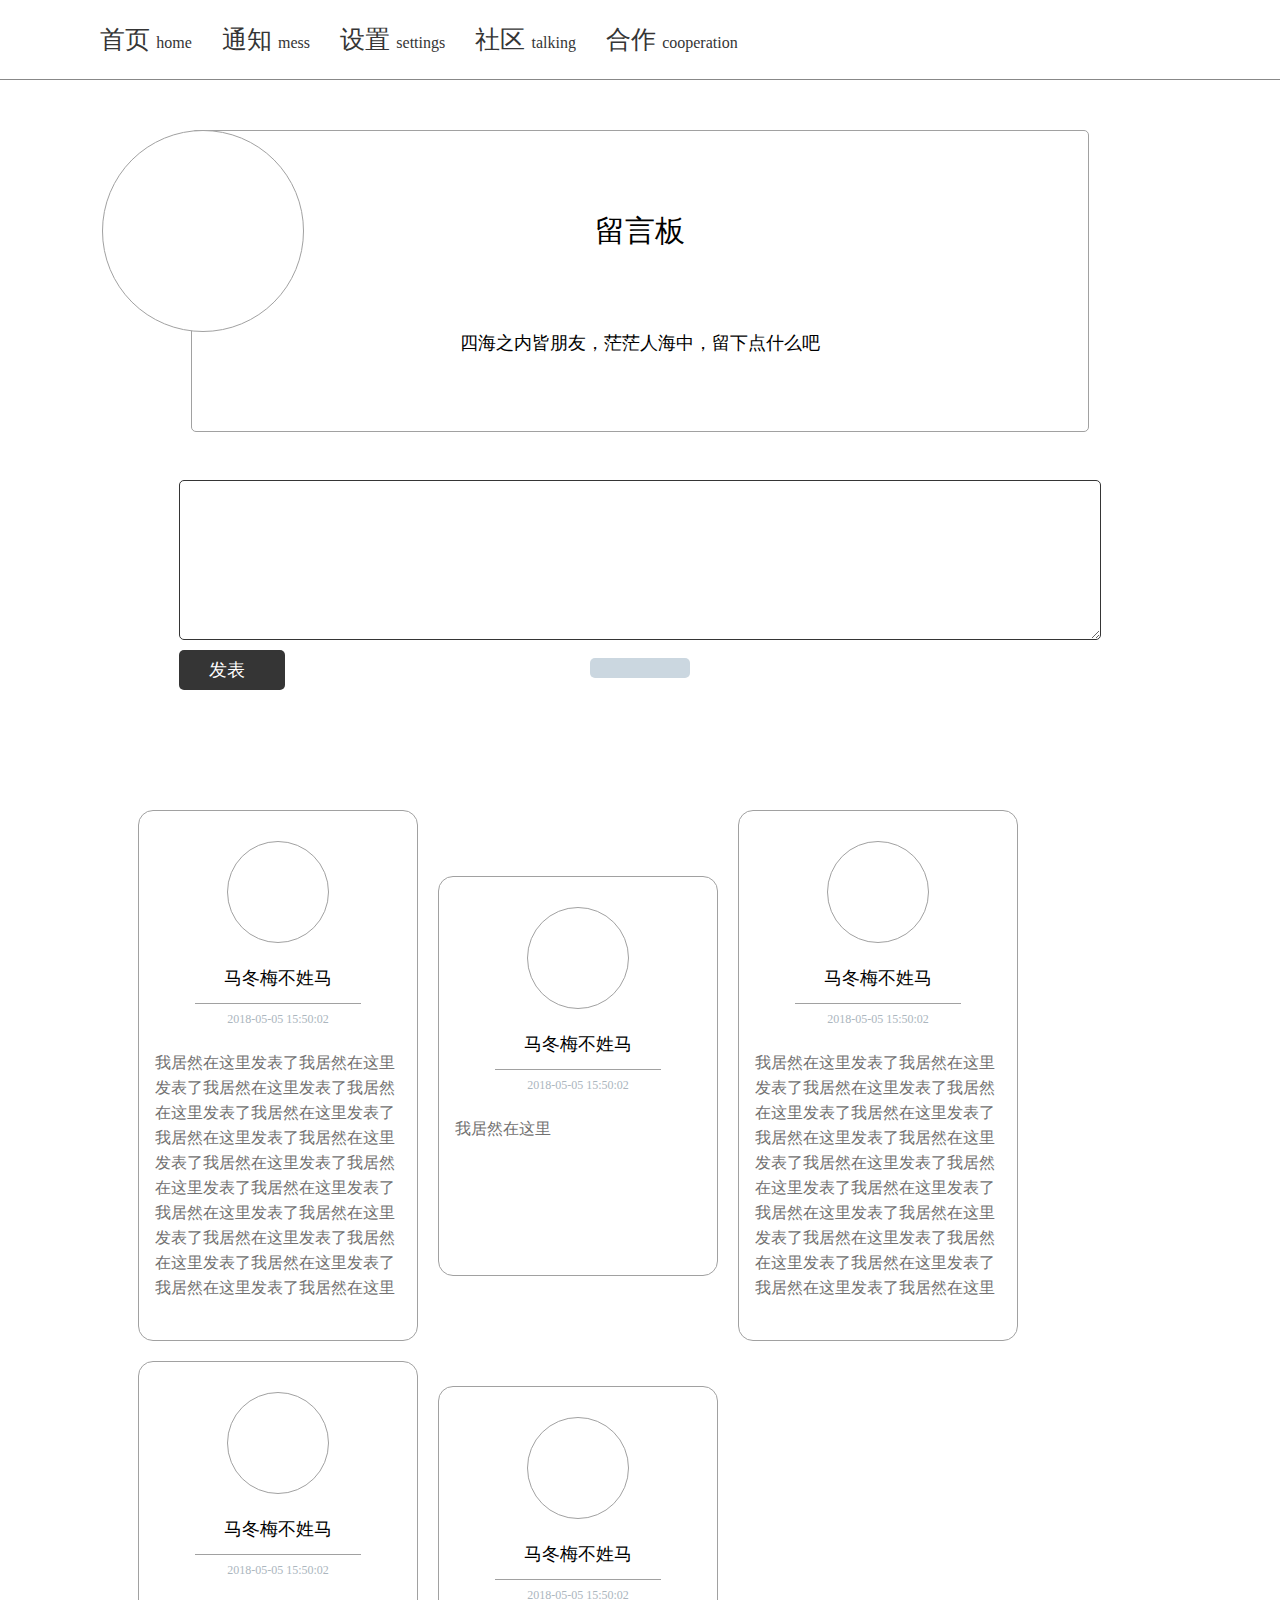
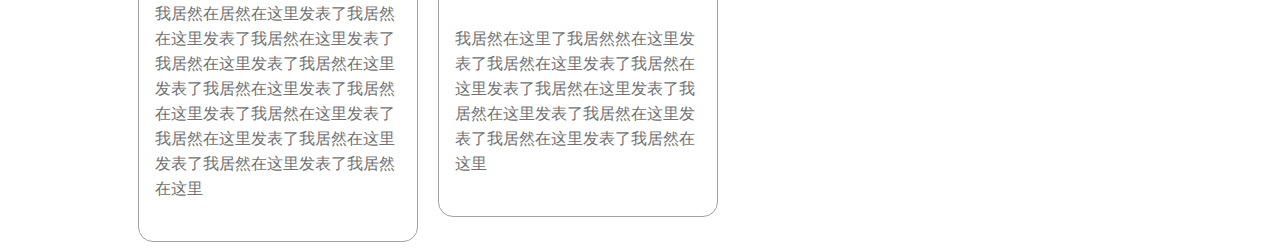
==== index.html @ 1bcbde49 "Add files via upload" ====
<!DOCTYPE html>
<html>

<head>
    <meta charset="utf-8" />
    <meta http-equiv="X-UA-Compatible" content="IE=edge">
    <title>留言墙</title>
    <meta name="viewport" content="width=device-width, initial-scale=1">
    <link rel="stylesheet" type="text/css" media="screen" href="css/main.css" />
    <link rel="stylesheet" href="css/iconfont.css">
    <script src="js/jquery-3.3.1.min.js"></script>
</head>

<body>
    <div class="top">

        <div class="nav">
            <ul class="nav-ul">
                <li>
                    <a href="index.html">首页
                        <small>home</small>
                    </a>
                </li>
                <li>
                    <a href="index.html">通知
                        <small>mess</small>
                    </a>
                </li>
                <li>
                    <a href="index.html">设置
                        <small>settings</small>
                    </a>
                </li>
                <li>
                    <a href="index.html">社区
                        <small>talking</small>
                    </a>
                </li>
                <li>
                    <a href="index.html">合作
                        <small>cooperation</small>
                    </a>
                </li>

            </ul>
        </div>
    </div>

    <div class="title-wrapper">
        <div class="title-icon">
            <div class="user-icon"></div>
            <ul class="items-ul">
                <li>
                    <a href="user.html" class="exit">个人资料</a>
                </li>
                <li>
                    <a href="#" class="exit">界面设置</a>
                </li>
                <li>
                    <a href="#" class="exit">退出登录</a>
                </li>
            </ul>
        </div>

        <div class="set-idear">
            <h2>留言板</h2>
            <p>四海之内皆朋友，茫茫人海中，留下点什么吧</p>
        </div>
    </div>

    <div class="show-div">
        <div class="text-eara-div">
            <textarea class="text-eara" maxlength="150"></textarea>
            <span class="submit">发表
                <i class="iconfont success icon-success"></i>
            </span>
            <span class="hid  iconfont less icon-less"></span>
        </div>

        <div class="user-list">

            <div class="list-talk">
                <div class="talk-text-top">
                    <div class="list-icon"></div>
                    <span class="username-list">马冬梅不姓马</span>
                </div>
                <div class="talk-text-time">
                    <span class="time">2018-05-05 15:50:02</span>
                </div>
                <div class="talk-text-inner">我居然在这里发表了我居然在这里发表了我居然在这里发表了我居然在这里发表了我居然在这里发表了我居然在这里发表了我居然在这里发表了我居然在这里发表了我居然在这里发表了我居然在这里发表了我居然在这里发表了我居然在这里发表了我居然在这里发表了我居然在这里发表了我居然在这里发表了我居然在这里发表了我居然在这里</div>
            </div>
            <div class="list-talk">
                <div class="talk-text-top">
                    <div class="list-icon"></div>
                    <span class="username-list">马冬梅不姓马</span>
                </div>
                <div class="talk-text-time">
                    <span class="time">2018-05-05 15:50:02</span>
                </div>
                <div class="talk-text-inner">我居然在这里</div>
            </div>
            <div class="list-talk">
                <div class="talk-text-top">
                    <div class="list-icon"></div>
                    <span class="username-list">马冬梅不姓马</span>
                </div>
                <div class="talk-text-time">
                    <span class="time">2018-05-05 15:50:02</span>
                </div>
                <div class="talk-text-inner">我居然在这里发表了我居然在这里发表了我居然在这里发表了我居然在这里发表了我居然在这里发表了我居然在这里发表了我居然在这里发表了我居然在这里发表了我居然在这里发表了我居然在这里发表了我居然在这里发表了我居然在这里发表了我居然在这里发表了我居然在这里发表了我居然在这里发表了我居然在这里发表了我居然在这里</div>
            </div>
            <div class="list-talk">
                <div class="talk-text-top">
                    <div class="list-icon"></div>
                    <span class="username-list">马冬梅不姓马</span>
                </div>
                <div class="talk-text-time">
                    <span class="time">2018-05-05 15:50:02</span>
                </div>
                <div class="talk-text-inner">我居然在居然在这里发表了我居然在这里发表了我居然在这里发表了我居然在这里发表了我居然在这里发表了我居然在这里发表了我居然在这里发表了我居然在这里发表了我居然在这里发表了我居然在这里发表了我居然在这里发表了我居然在这里</div>
            </div>
            <div class="list-talk">
                <div class="talk-text-top">
                    <div class="list-icon"></div>
                    <span class="username-list">马冬梅不姓马</span>
                </div>
                <div class="talk-text-time">
                    <span class="time">2018-05-05 15:50:02</span>
                </div>
                <div class="talk-text-inner">我居然在这里了我居然然在这里发表了我居然在这里发表了我居然在这里发表了我居然在这里发表了我居然在这里发表了我居然在这里发表了我居然在这里发表了我居然在这里</div>
            </div>
        </div>
    </div>
    <script src="js/main.js"></script>
</body>

</html>
---- css/main.css ----
*{
    margin:0;
    padding: 0;
    font-size: 0;
    list-style: none;
    text-decoration: none;
}
i{
    margin-left:10px; 
    transition: all .25s ease-in-out;
}

.nav{
    width: 100%;
    height: 80px;
    background: #fff;
    border-bottom: 1px solid #888;
    box-sizing: border-box;
}
.nav-ul li a, small{
    font-size: 25px;
    color: #353535;
    font-weight: 100;
}
small{
    font-size: 16px;
}
.nav-ul{
    line-height: 80px; 
    margin-left: 100px;
}
.nav-ul li{
    display: inline;
    margin-right: 30px;
    display: inline-block;
}
.nav-ul li:hover a{
    border-bottom: 5px solid #353535;
}
.top-banner{
    position: relative;
    width: 100%;
    height: 600px;
    background-image: url(../images/bg.jpg);
    background-size:cover;
}
.top-bannerover{
    position: absolute;
    width:100%;
    height: 100%;
    background: rgb(19, 24, 88);
    opacity: .6;
}
.icon-div{
    position: absolute;
    width: 600px;
    height: 230px;
    margin: auto;
    top: 0;
    bottom: 0;
    left: 0;
    right: 0;
    z-index: 9999;
    cursor: pointer;
}
.img-icon{
    width: 180px;
    height:180px;
    background-image: url(../images/icon.jpg);
    background-size: cover;
    border: 2px solid rgb(255, 238, 238);
    border-radius: 50%;
    margin: auto;
}
.infor-div{
    position: absolute;
    margin:auto;
    left: 0;
    right: 0;
    bottom: 0;
    width: 300px;
    height:30px;
    text-align: center;


}
.infor-div span, .infor-div h2{
    font-size: 16px;
    font-weight: 100;
    color: #fff;
}
.infor-div h2{
    font-size: 28px;
    font-weight: 300;
    line-height: 50px;
}
.infor-div h2:nth-of-type(1){
    color: rgb(220, 238, 255);
}
.infor-div span:nth-of-type(1){
    margin-right: 25px;
}

.wrapper{
    width: 100%;
    height: 300px;
}

.personal{
    width: 95%;
    height: 100%;
    margin: 50px auto;
    border: 1px solid #a1a1a1;
    border-radius: 5px;
}
.person-nav{
    width: 98%;
    height: 50px;
    margin: auto;
    border-radius: 5px 5px 0 0;
    border-bottom: 1px solid #a1a1a1;
}
.user-name{
    font-size: 18px;
    line-height: 50px;
    margin-left: 1.5em;
}

.person-text{
    width: 100%;
    box-sizing: border-box;
    padding: 50px;
    white-space: wrap;
}

.person-text label{
    display: inline-block;
    width: 100px;
    height: 30px;
    line-height: 30px;
    background: #353535;
    color: #fff !important;
    text-align: center;
}
.person-text span{
    display: inline-block;
    width: 23%;
}
.person-text label, .person-text span{
    font-size: 18px;
    color:#353535;  
    margin: 0 1em 1em 0;
}


.title-wrapper{
    width: 100%;
    height: 300px;
    position: relative;
    margin: 50px auto 50px auto;
}
.title-icon{
    width:200px;
    height: 200px;
    left:8%;
    position: absolute;
    border-radius: 50%;
    border: 1.5px solid #a1a1a1;
    background: #fff;
    background-image: url(../images/icon.jpg);
    background-size: cover; 
}
.items-ul{
    box-sizing: border-box;
    position: relative;
    padding: 40px;
    width: 200px;
    height: 200px;  
    border-top-left-radius: 25% 50%;
    border-bottom-left-radius: 25% 50%;
    border-bottom-right-radius: 25% 50%;
    border-top-right-radius: 25% 50%;
    border: 1.5px solid #a1a1a1;
    border-left:none;
    border-top: none; 
    overflow: hidden;
    opacity: 0;
    transition: all .25s ease-in-out;
}

.title-icon:hover .items-ul {
    width: 400px;
    opacity: 1;
}
.items-ul li{
    display: inline-block;
    position: relative;
    width: 100%;
    height: 30px;
    line-height: 30px;
    text-align: right;
    margin-bottom: 10px;
}
.items-ul li a{
    right: 0px;
    font-size: 18px;
    margin-right: 40px;
    color: #353535;
}
.items-ul li a:hover{
    border-bottom: 1px solid #353535;
}
.set-idear{
    width: 70%;
    height: 100%;
    border: 1.5px solid #a1a1a1;
    border-radius: 5px;
    margin: auto;
    text-align: center;
}

.set-idear h2, .set-idear p{
    font-size: 18px;
    font-weight:200;
}

.set-idear h2{
    font-size: 30px;
    line-height: 200px;
}

.show-div{
    width: 80%;
    margin: auto;

}
.text-eara-div{
    width: 90%;
    height: 160px;
    margin: 50px auto 160px auto;
    border-radius: 5px;
}
.text-eara-div .submit{
    font-size: 18px;
    padding: 10px 30px;
    color: #fff;
    background: #353535;
    border-radius: 5px;
    cursor: pointer;
    margin-right: 1em;
}

.text-eara-div .hid{
    position: absolute;
    font-size: 18px;
    color: #353535;
    background: #cbd7e0;
    border-radius: 5px;
    cursor: pointer;
    margin: auto;
    text-align: center;
    width: 100px;
    height: 20px;
    left: 0;
    right: 0;
   
}

.text-eara-div .submit:hover{
    background: rgb(78, 72, 72);
}
.text-eara-div .hid:hover{
    background: #a7b2bb;

}
.text-eara{
    box-sizing:border-box; 
    padding: 1em 1em 0 1em;
    outline: none;
    font-size: 18px;
    border-top: 1.5px solid #353535;
    border-bottom: 1.5px solid #353535;
    border-left: 1px solid #353535;
    border-right: 1px solid #353535;
    border-radius: 5px;
    line-height: 30px;
    width: 100%;
    height: 100%;
    overflow: hidden;
    margin-bottom: 1em;
}


.list-talk{
    position: relative;
    box-sizing: border-box;
    display: inline-block;
    vertical-align: middle;
    width: 280px;
    min-height: 400px;
    margin: 10px;
    background: #ffffff;
    border-radius: 15px;
    border: 1px solid #a1a1a1;

}
.talk-text-top{
    cursor: pointer;
    width: 100%;
}
.list-icon{
    width: 100px;
    height: 100px;
    background-image: url(../images/icon.jpg);
    background-size: cover;
    border-radius: 50%;
    border: 1px solid #a1a1a1;
    margin: 30px auto 10px auto;
}
.username-list{
    display: block;
    width: 60%;
    height: 50px;
    font-size: 18px;
    margin: auto;
    line-height: 50px;
    border-bottom: 1px solid #a1a1a1;
    text-align: center;
}
.talk-text-inner{
    width: 100%;
    box-sizing: border-box;
    padding: 1em;
    line-height: 25px;
    font-size: 16px;
    color:rgb(114, 113, 113);
    
    padding-bottom: 40px;
}
.talk-text-time{
    position: relative;
    width: 100%;
    height: 30px;
    line-height: 30px;
    text-align: center;
}
.talk-text-time .time{
    font-size: 12px;
    color:#abb6be;
}
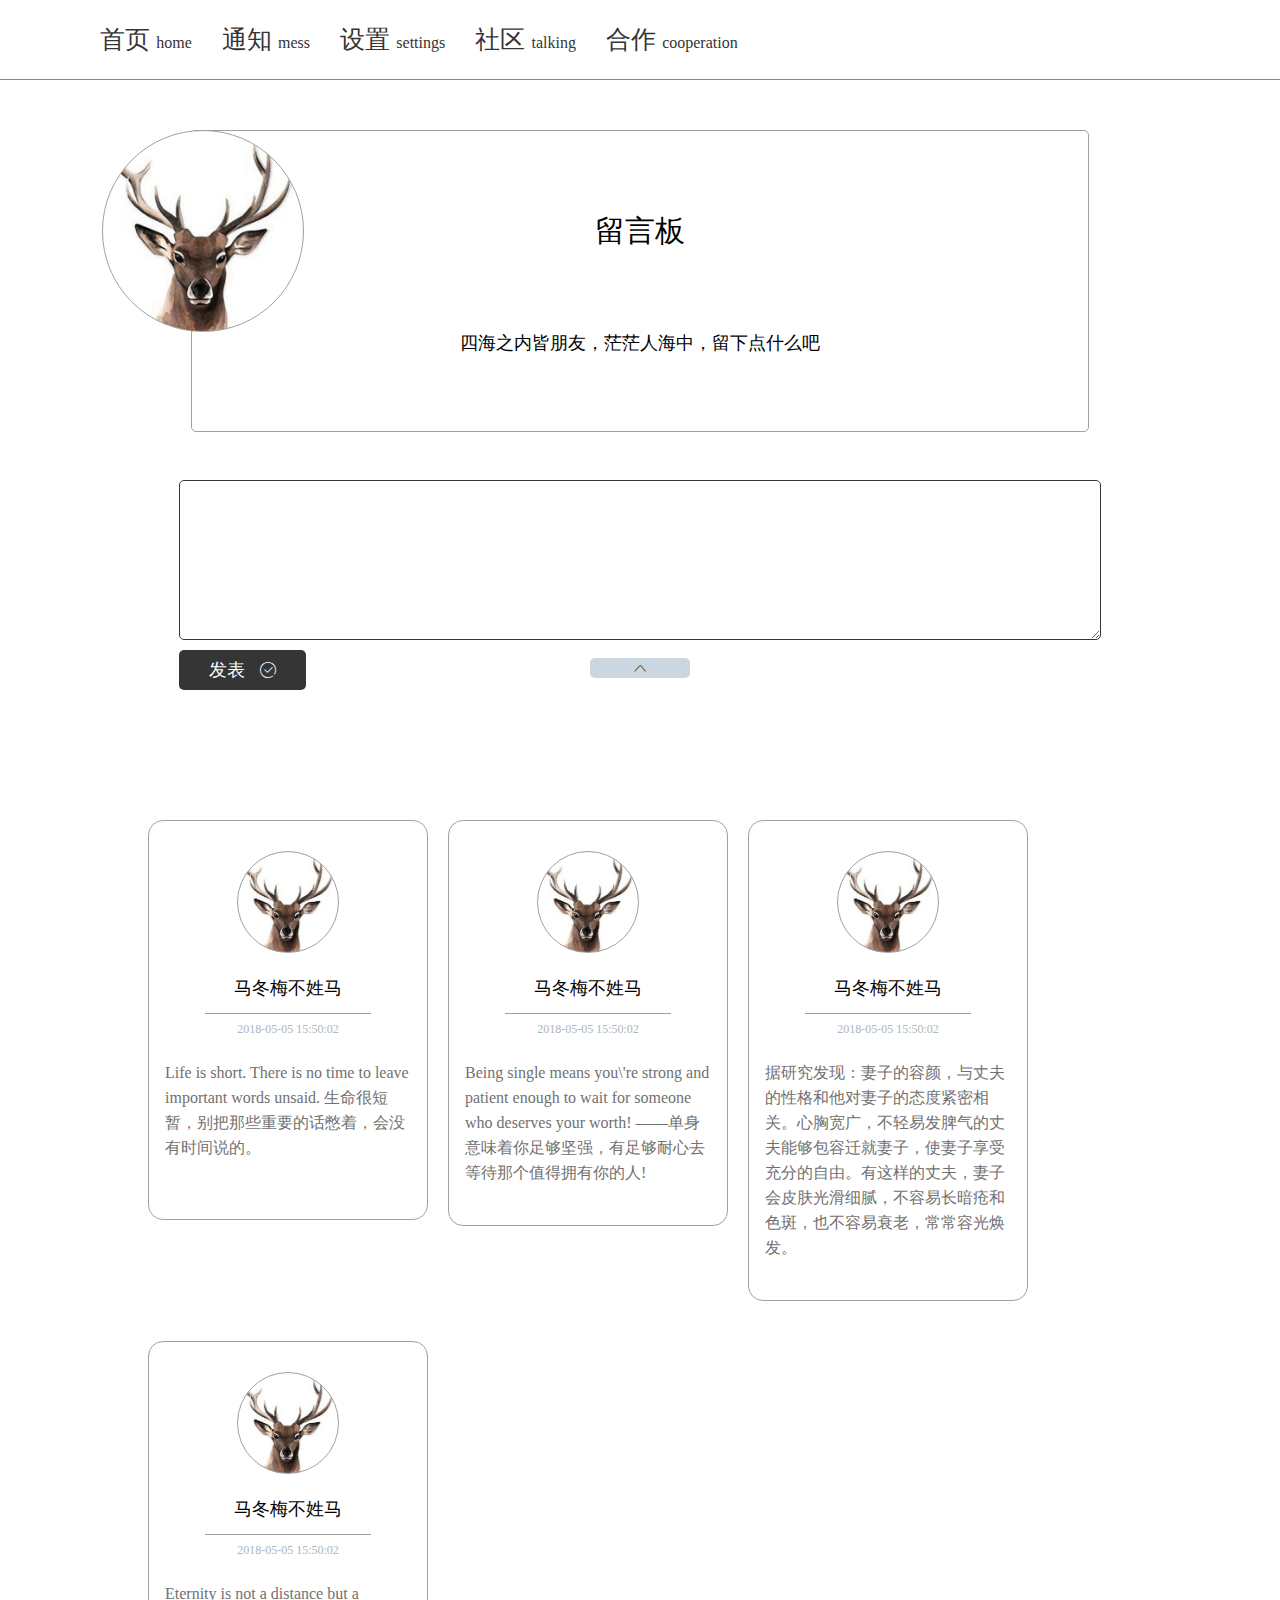
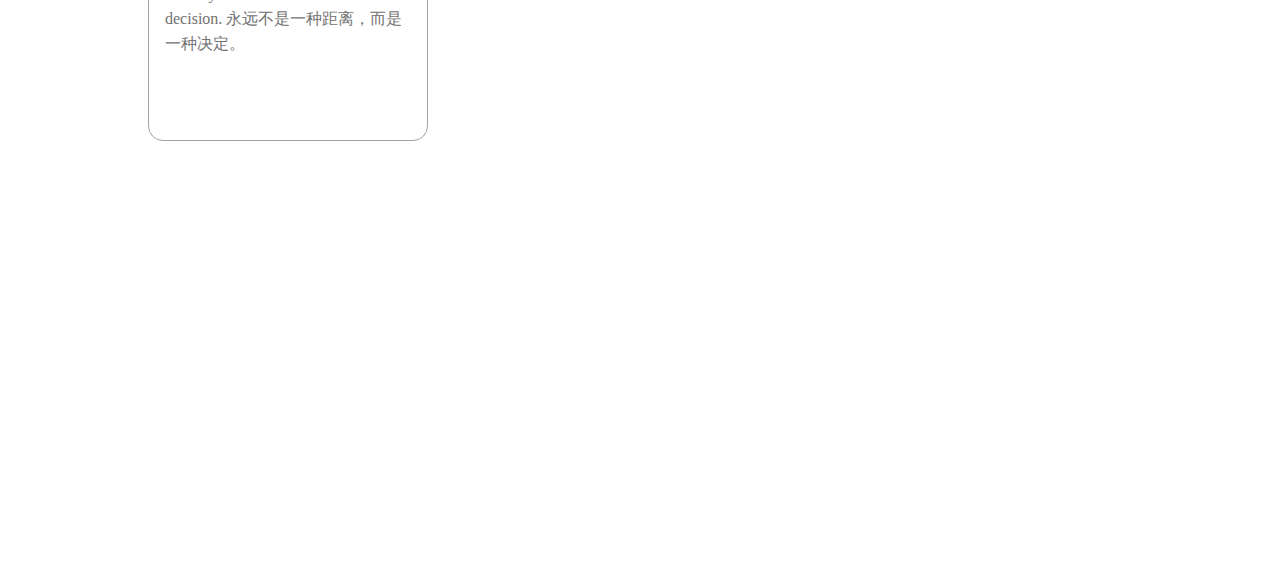
==== commit da54f3c2: "Update index.html" ====
--- a/index.html
+++ b/index.html
@@ -78,60 +78,62 @@
         </div>
 
         <div class="user-list">
+            <div class="li">
+                <div class="list-talk">
+                    <div class="talk-text-top">
+                        <div class="list-icon"></div>
+                        <span class="username-list">马冬梅不姓马</span>
+                    </div>
+                    <div class="talk-text-time">
+                        <span class="time">2018-05-05 15:50:02</span>
+                    </div>
+                    <div class="talk-text-inner">Life is short. There is no time to leave important words unsaid. 生命很短暂，别把那些重要的话憋着，会没有时间说的。</div>
+                </div>
+            </div> 
 
-            <div class="list-talk">
-                <div class="talk-text-top">
-                    <div class="list-icon"></div>
-                    <span class="username-list">马冬梅不姓马</span>
+            <div class="li">
+                <div class="list-talk">
+                    <div class="talk-text-top">
+                        <div class="list-icon"></div>
+                        <span class="username-list">马冬梅不姓马</span>
+                    </div>
+                    <div class="talk-text-time">
+                        <span class="time">2018-05-05 15:50:02</span>
+                    </div>
+                    <div class="talk-text-inner">Being single means you\'re strong and patient enough to wait for someone who deserves your worth! ——单身意味着你足够坚强，有足够耐心去等待那个值得拥有你的人!</div>
                 </div>
-                <div class="talk-text-time">
-                    <span class="time">2018-05-05 15:50:02</span>
+            </div> 
+            <div class="li">
+                <div class="list-talk">
+                    <div class="talk-text-top">
+                        <div class="list-icon"></div>
+                        <span class="username-list">马冬梅不姓马</span>
+                    </div>
+                    <div class="talk-text-time">
+                        <span class="time">2018-05-05 15:50:02</span>
+                    </div>
+                    <div class="talk-text-inner">据研究发现：妻子的容颜，与丈夫的性格和他对妻子的态度紧密相关。心胸宽广，不轻易发脾气的丈夫能够包容迁就妻子，使妻子享受充分的自由。有这样的丈夫，妻子会皮肤光滑细腻，不容易长暗疮和色斑，也不容易衰老，常常容光焕发。</div>
                 </div>
-                <div class="talk-text-inner">我居然在这里发表了我居然在这里发表了我居然在这里发表了我居然在这里发表了我居然在这里发表了我居然在这里发表了我居然在这里发表了我居然在这里发表了我居然在这里发表了我居然在这里发表了我居然在这里发表了我居然在这里发表了我居然在这里发表了我居然在这里发表了我居然在这里发表了我居然在这里发表了我居然在这里</div>
-            </div>
-            <div class="list-talk">
-                <div class="talk-text-top">
-                    <div class="list-icon"></div>
-                    <span class="username-list">马冬梅不姓马</span>
+                 
+            </div> 
+            <div class="li">
+                <div class="list-talk">
+                    <div class="talk-text-top">
+                        <div class="list-icon"></div>
+                        <span class="username-list">马冬梅不姓马</span>
+                    </div>
+                    <div class="talk-text-time">
+                        <span class="time">2018-05-05 15:50:02</span>
+                    </div>
+                    <div class="talk-text-inner">Eternity is not a distance but a decision. 永远不是一种距离，而是一种决定。</div>
                 </div>
-                <div class="talk-text-time">
-                    <span class="time">2018-05-05 15:50:02</span>
-                </div>
-                <div class="talk-text-inner">我居然在这里</div>
-            </div>
-            <div class="list-talk">
-                <div class="talk-text-top">
-                    <div class="list-icon"></div>
-                    <span class="username-list">马冬梅不姓马</span>
-                </div>
-                <div class="talk-text-time">
-                    <span class="time">2018-05-05 15:50:02</span>
-                </div>
-                <div class="talk-text-inner">我居然在这里发表了我居然在这里发表了我居然在这里发表了我居然在这里发表了我居然在这里发表了我居然在这里发表了我居然在这里发表了我居然在这里发表了我居然在这里发表了我居然在这里发表了我居然在这里发表了我居然在这里发表了我居然在这里发表了我居然在这里发表了我居然在这里发表了我居然在这里发表了我居然在这里</div>
-            </div>
-            <div class="list-talk">
-                <div class="talk-text-top">
-                    <div class="list-icon"></div>
-                    <span class="username-list">马冬梅不姓马</span>
-                </div>
-                <div class="talk-text-time">
-                    <span class="time">2018-05-05 15:50:02</span>
-                </div>
-                <div class="talk-text-inner">我居然在居然在这里发表了我居然在这里发表了我居然在这里发表了我居然在这里发表了我居然在这里发表了我居然在这里发表了我居然在这里发表了我居然在这里发表了我居然在这里发表了我居然在这里发表了我居然在这里发表了我居然在这里</div>
-            </div>
-            <div class="list-talk">
-                <div class="talk-text-top">
-                    <div class="list-icon"></div>
-                    <span class="username-list">马冬梅不姓马</span>
-                </div>
-                <div class="talk-text-time">
-                    <span class="time">2018-05-05 15:50:02</span>
-                </div>
-                <div class="talk-text-inner">我居然在这里了我居然然在这里发表了我居然在这里发表了我居然在这里发表了我居然在这里发表了我居然在这里发表了我居然在这里发表了我居然在这里发表了我居然在这里</div>
-            </div>
+            </div> 
+
+
+            
         </div>
     </div>
     <script src="js/main.js"></script>
 </body>
 
-</html>+</html>
--- a/css/main.css
+++ b/css/main.css
@@ -8,6 +8,9 @@
 i{
     margin-left:10px; 
     transition: all .25s ease-in-out;
+}
+body{
+    padding-bottom: 400px
 }
 
 .nav{
@@ -290,6 +293,13 @@
     margin-bottom: 1em;
 }
 
+.li{
+    display: inline-block;
+    vertical-align: top;
+    width: 280px;
+    word-wrap: break-word;
+    margin: 10px;
+}
 
 .list-talk{
     position: relative;
--- a/css/iconfont.css
+++ b/css/iconfont.css
@@ -0,0 +1,317 @@
+
+@font-face {font-family: "iconfont";
+  src: url('iconfont.eot?t=1528335702969'); /* IE9*/
+  src: url('iconfont.eot?t=1528335702969#iefix') format('embedded-opentype'), /* IE6-IE8 */
+  url('[data-uri]') format('woff'),
+  url('iconfont.ttf?t=1528335702969') format('truetype'), /* chrome, firefox, opera, Safari, Android, iOS 4.2+*/
+  url('iconfont.svg?t=1528335702969#iconfont') format('svg'); /* iOS 4.1- */
+}
+
+.iconfont {
+  font-family:"iconfont" !important;
+  font-size:16px;
+  font-style:normal;
+  -webkit-font-smoothing: antialiased;
+  -moz-osx-font-smoothing: grayscale;
+}
+
+.icon-all:before { content: "\e696"; }
+
+.icon-back:before { content: "\e697"; }
+
+.icon-cart:before { content: "\e698"; }
+
+.icon-category:before { content: "\e699"; }
+
+.icon-close:before { content: "\e69a"; }
+
+.icon-comments:before { content: "\e69b"; }
+
+.icon-cry:before { content: "\e69c"; }
+
+.icon-delete:before { content: "\e69d"; }
+
+.icon-edit:before { content: "\e69e"; }
+
+.icon-email:before { content: "\e69f"; }
+
+.icon-favorite:before { content: "\e6a0"; }
+
+.icon-form:before { content: "\e6a2"; }
+
+.icon-help:before { content: "\e6a3"; }
+
+.icon-information:before { content: "\e6a4"; }
+
+.icon-less:before { content: "\e6a5"; }
+
+.icon-moreunfold:before { content: "\e6a6"; }
+
+.icon-more:before { content: "\e6a7"; }
+
+.icon-pic:before { content: "\e6a8"; }
+
+.icon-qrcode:before { content: "\e6a9"; }
+
+.icon-refresh:before { content: "\e6aa"; }
+
+.icon-rfq:before { content: "\e6ab"; }
+
+.icon-search:before { content: "\e6ac"; }
+
+.icon-selected:before { content: "\e6ad"; }
+
+.icon-set:before { content: "\e6ae"; }
+
+.icon-smile:before { content: "\e6af"; }
+
+.icon-success:before { content: "\e6b1"; }
+
+.icon-survey:before { content: "\e6b2"; }
+
+.icon-training:before { content: "\e6b3"; }
+
+.icon-viewgallery:before { content: "\e6b4"; }
+
+.icon-viewlist:before { content: "\e6b5"; }
+
+.icon-warning:before { content: "\e6b6"; }
+
+.icon-wrong:before { content: "\e6b7"; }
+
+.icon-account:before { content: "\e6b8"; }
+
+.icon-add:before { content: "\e6b9"; }
+
+.icon-atm:before { content: "\e6ba"; }
+
+.icon-remind:before { content: "\e6bc"; }
+
+.icon-calendar:before { content: "\e6bf"; }
+
+.icon-attachment:before { content: "\e6c0"; }
+
+.icon-discount:before { content: "\e6c5"; }
+
+.icon-service:before { content: "\e6c7"; }
+
+.icon-print:before { content: "\e6c9"; }
+
+.icon-box:before { content: "\e6cb"; }
+
+.icon-process:before { content: "\e6ce"; }
+
+.icon-beauty:before { content: "\e6d2"; }
+
+.icon-electrical:before { content: "\e6d4"; }
+
+.icon-home:before { content: "\e6d7"; }
+
+.icon-electronics:before { content: "\e6da"; }
+
+.icon-gifts:before { content: "\e6db"; }
+
+.icon-lights:before { content: "\e6de"; }
+
+.icon-sports:before { content: "\e6e0"; }
+
+.icon-toys:before { content: "\e6e1"; }
+
+.icon-auto:before { content: "\e6e3"; }
+
+.icon-jewelry:before { content: "\e6e4"; }
+
+.icon-trade-assurance:before { content: "\e6e5"; }
+
+.icon-browse:before { content: "\e6e6"; }
+
+.icon-rfqqm:before { content: "\e6e7"; }
+
+.icon-rfqquantity:before { content: "\e6e8"; }
+
+.icon-atmaway:before { content: "\e6e9"; }
+
+.icon-rfq1:before { content: "\e6eb"; }
+
+.icon-scanning:before { content: "\e6ec"; }
+
+.icon-compare:before { content: "\e6ee"; }
+
+.icon-filter:before { content: "\e6f1"; }
+
+.icon-pin:before { content: "\e6f2"; }
+
+.icon-history:before { content: "\e6f3"; }
+
+.icon-productfeatures:before { content: "\e6f4"; }
+
+.icon-supplierfeatures:before { content: "\e6f5"; }
+
+.icon-similarproduct:before { content: "\e6f6"; }
+
+.icon-link:before { content: "\e6f7"; }
+
+.icon-cut:before { content: "\e6f8"; }
+
+.icon-navlist:before { content: "\e6fa"; }
+
+.icon-imagetext:before { content: "\e6fb"; }
+
+.icon-text:before { content: "\e6fc"; }
+
+.icon-move:before { content: "\e6fd"; }
+
+.icon-subtract:before { content: "\e6fe"; }
+
+.icon-dollar:before { content: "\e702"; }
+
+.icon-raw:before { content: "\e704"; }
+
+.icon-office:before { content: "\e705"; }
+
+.icon-agriculture:before { content: "\e707"; }
+
+.icon-machinery:before { content: "\e709"; }
+
+.icon-assessedbadge:before { content: "\e70a"; }
+
+.icon-gerenzhongxin:before { content: "\e70b"; }
+
+.icon-jifen:before { content: "\e70c"; }
+
+.icon-operation:before { content: "\e70e"; }
+
+.icon-remind1:before { content: "\e713"; }
+
+.icon-icondownload:before { content: "\e714"; }
+
+.icon-map:before { content: "\e715"; }
+
+.icon-bad:before { content: "\e716"; }
+
+.icon-good:before { content: "\e717"; }
+
+.icon-skip:before { content: "\e718"; }
+
+.icon-iconfontplay2:before { content: "\e719"; }
+
+.icon-iconfontstop:before { content: "\e71a"; }
+
+.icon-compass:before { content: "\e71b"; }
+
+.icon-security:before { content: "\e71c"; }
+
+.icon-share:before { content: "\e71d"; }
+
+.icon-store:before { content: "\e722"; }
+
+.icon-manageorder:before { content: "\e723"; }
+
+.icon-rejectedorder:before { content: "\e724"; }
+
+.icon-phone:before { content: "\e725"; }
+
+.icon-bussinessman:before { content: "\e726"; }
+
+.icon-shoes:before { content: "\e728"; }
+
+.icon-mobilephone:before { content: "\e72a"; }
+
+.icon-emailfilling:before { content: "\e72d"; }
+
+.icon-favoritesfilling:before { content: "\e730"; }
+
+.icon-accountfilling:before { content: "\e732"; }
+
+.icon-creditlevel:before { content: "\e735"; }
+
+.icon-creditlevelfilling:before { content: "\e736"; }
+
+.icon-exl:before { content: "\e73f"; }
+
+.icon-pdf:before { content: "\e740"; }
+
+.icon-zip:before { content: "\e741"; }
+
+.icon-sorting:before { content: "\e743"; }
+
+.icon-copy:before { content: "\e744"; }
+
+.icon-save:before { content: "\e747"; }
+
+.icon-inquirytemplate:before { content: "\e749"; }
+
+.icon-templatedefault:before { content: "\e74a"; }
+
+.icon-libra:before { content: "\e74c"; }
+
+.icon-survey1:before { content: "\e74e"; }
+
+.icon-ship:before { content: "\e74f"; }
+
+.icon-bussinesscard:before { content: "\e753"; }
+
+.icon-hot:before { content: "\e756"; }
+
+.icon-data:before { content: "\e757"; }
+
+.icon-trade:before { content: "\e758"; }
+
+.icon-onepage48:before { content: "\e75a"; }
+
+.icon-signboard:before { content: "\e75c"; }
+
+.icon-shuffling-banner:before { content: "\e75e"; }
+
+.icon-component:before { content: "\e75f"; }
+
+.icon-component-filling:before { content: "\e760"; }
+
+.icon-color:before { content: "\e761"; }
+
+.icon-color-filling:before { content: "\e7cd"; }
+
+.icon-favorites:before { content: "\e7ce"; }
+
+.icon-pic-filling:before { content: "\e802"; }
+
+.icon-RFQ:before { content: "\e803"; }
+
+.icon-RFQ-filling:before { content: "\e804"; }
+
+.icon-originalimage:before { content: "\e806"; }
+
+.icon-logistic:before { content: "\e811"; }
+
+.icon-Calculator:before { content: "\e812"; }
+
+.icon-video:before { content: "\e820"; }
+
+.icon-earth:before { content: "\e828"; }
+
+.icon-task-management:before { content: "\e829"; }
+
+.icon-trust:before { content: "\e82a"; }
+
+.icon-password:before { content: "\e82b"; }
+
+.icon-column:before { content: "\e839"; }
+
+.icon-apparel:before { content: "\e83a"; }
+
+.icon-bags:before { content: "\e83b"; }
+
+.icon-folder:before { content: "\e83c"; }
+
+.icon-column1:before { content: "\e83d"; }
+
+.icon-code:before { content: "\e842"; }
+
+.icon-RFQ-filling1:before { content: "\e843"; }
+
+.icon-customs-clearance:before { content: "\e863"; }
+
+.icon-good-filling:before { content: "\e866"; }
+
+.icon-camera:before { content: "\e86e"; }
+
